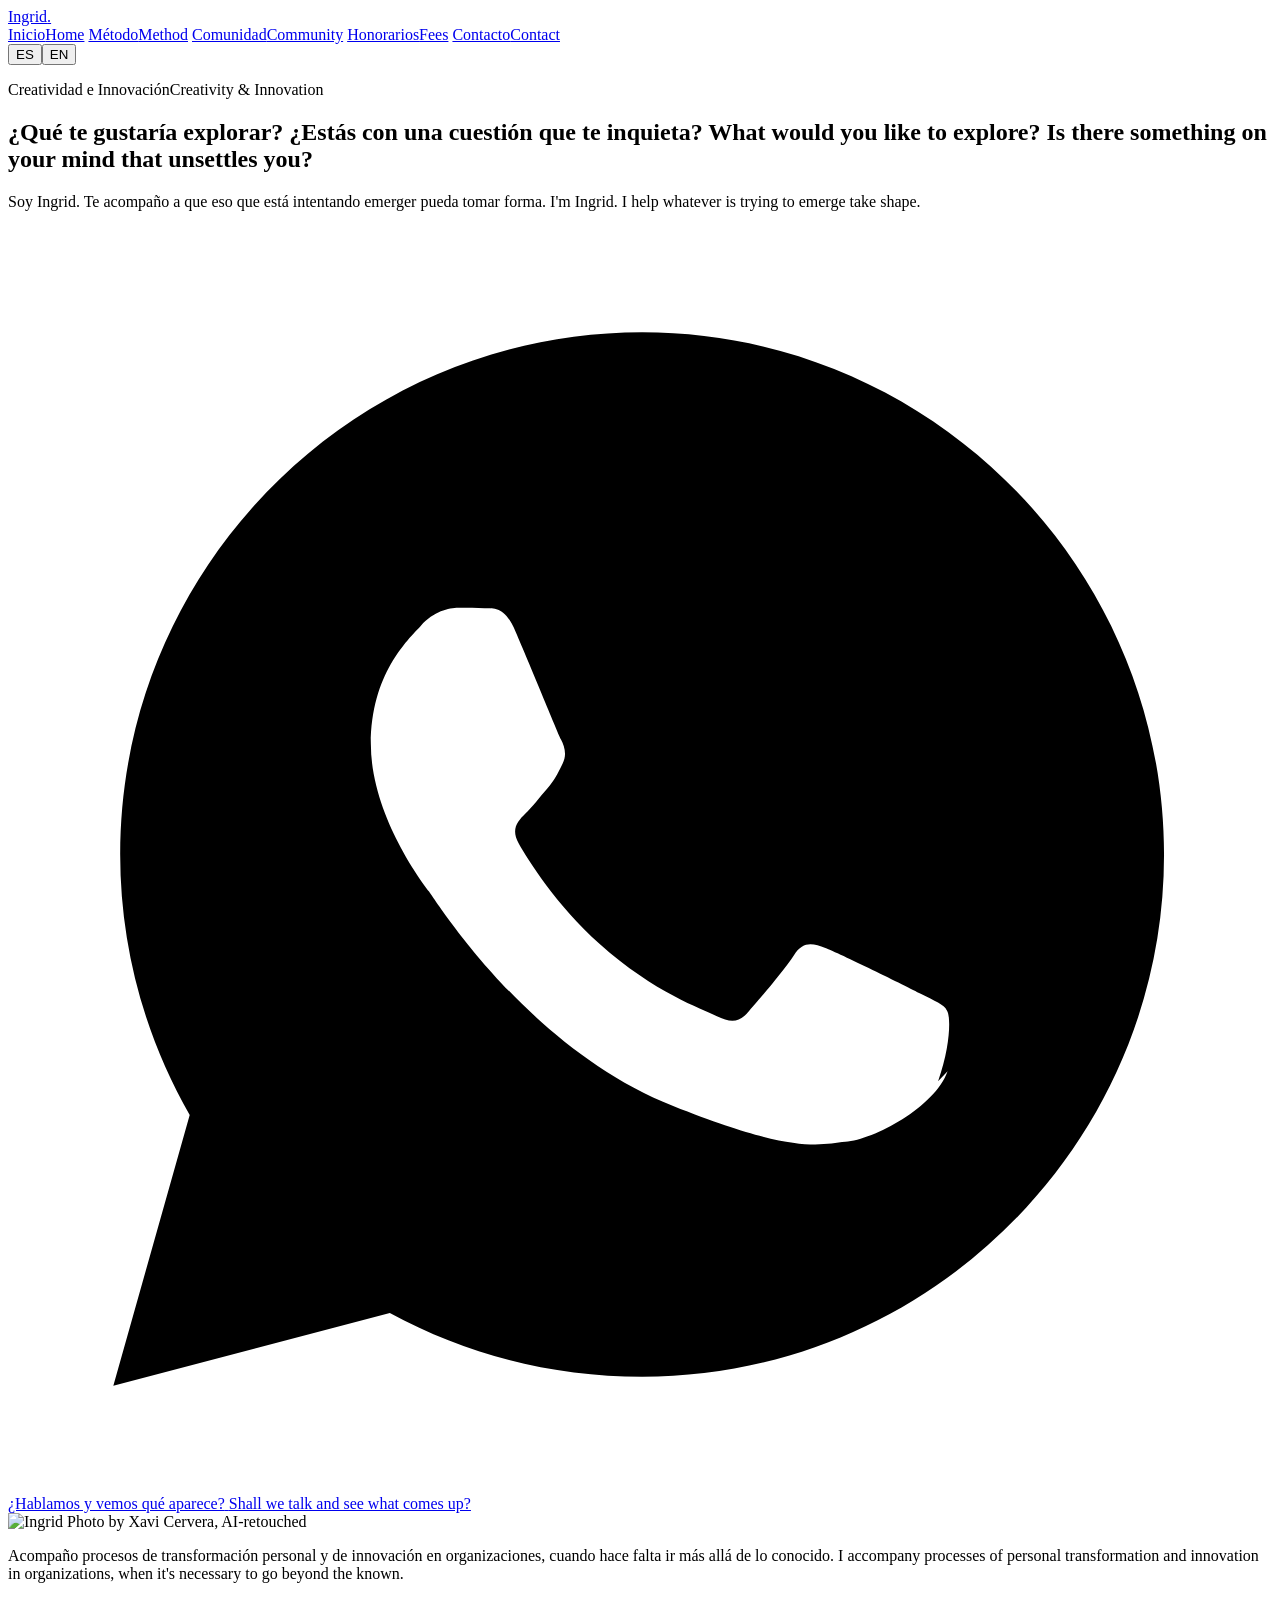
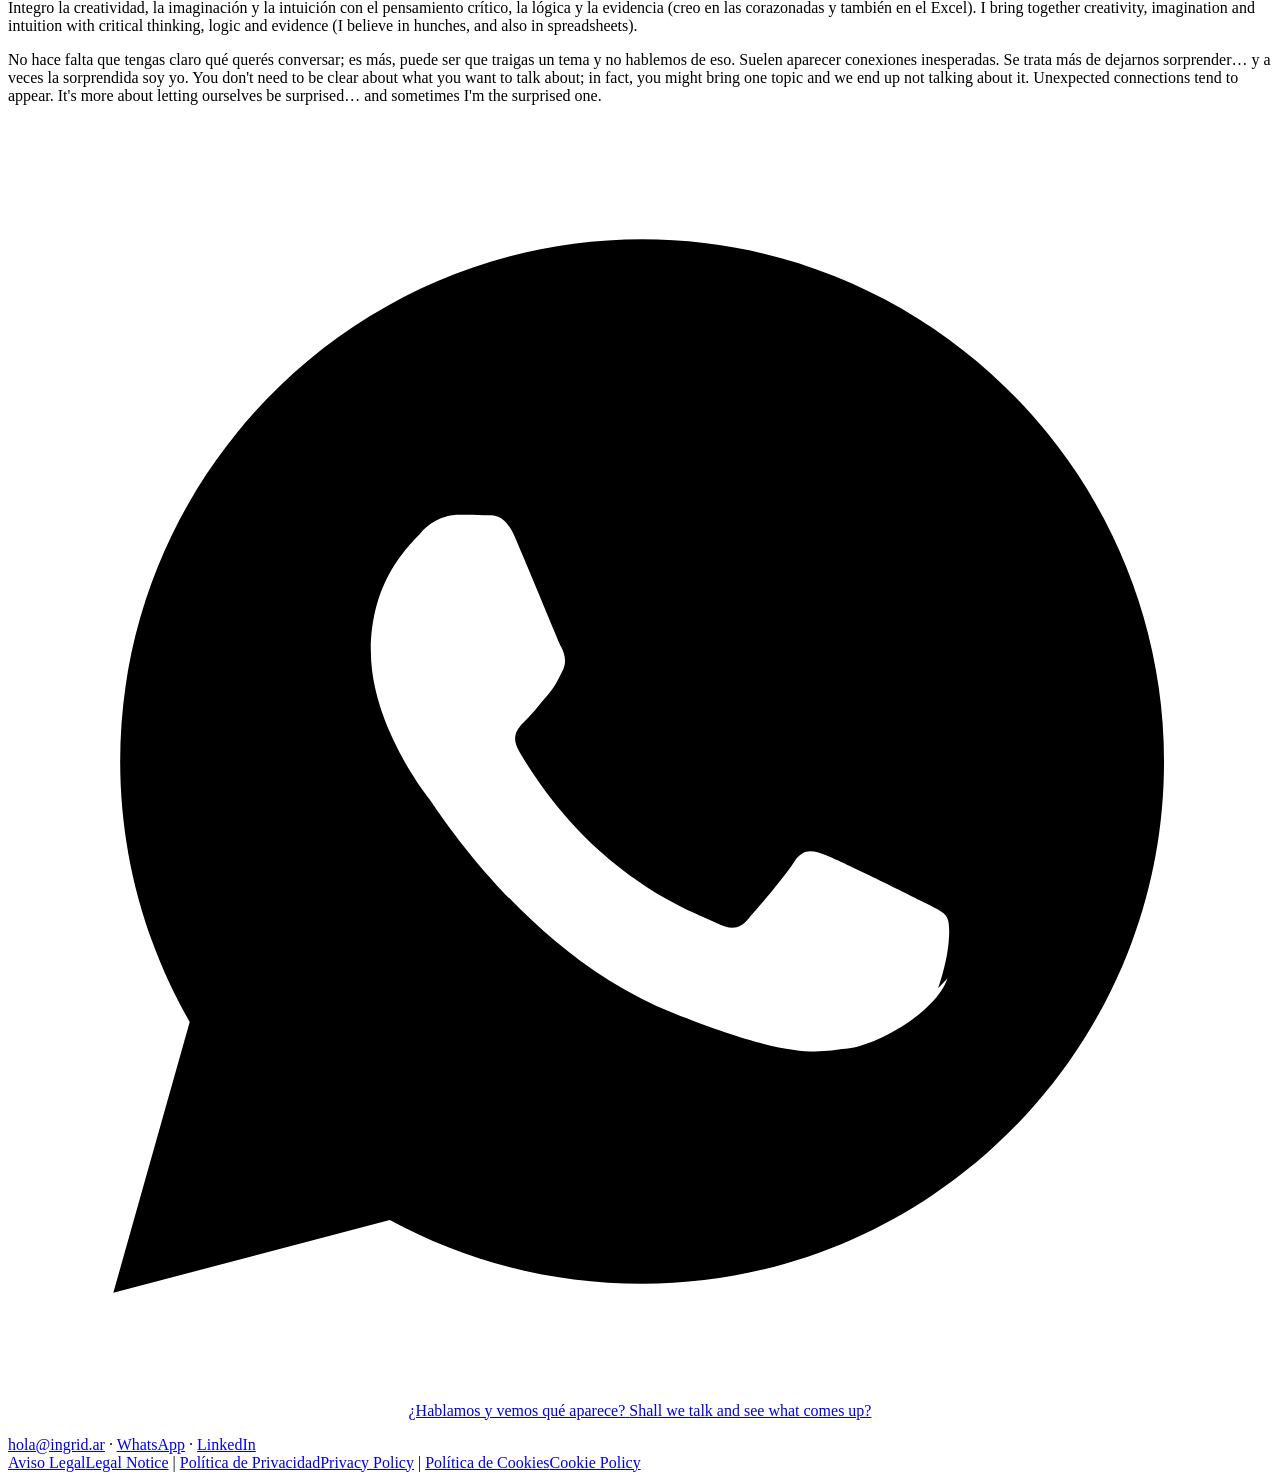
==== index.html @ 6546e0f8 "Importar index.html publicado en ingrid.ar" ====
<!DOCTYPE html>
<html lang="es">
<head>
<meta charset="utf-8">
<meta name="viewport" content="width=device-width, initial-scale=1">
<title>Ingrid · Creatividad e Innovación</title>
<meta name="description" content="Acompaño a personas y empresas para que descubran nuevas formas de pensar, decidir y actuar.">
<meta property="og:type" content="website">
<meta property="og:site_name" content="Ingrid">
<meta property="og:title" content="Ingrid · Creatividad e Innovación">
<meta property="og:description" content="Acompaño a personas y empresas para que descubran nuevas formas de pensar, decidir y actuar.">
<meta property="og:url" content="https://ingrid.ar/">
<meta property="og:image" content="https://ingrid.ar/assets/og.jpg">
<meta property="og:image:width" content="1200">
<meta property="og:image:height" content="630">
<meta name="twitter:card" content="summary_large_image">

<link rel="preconnect" href="https://fonts.googleapis.com">
<link rel="preconnect" href="https://fonts.gstatic.com" crossorigin>
<link href="https://fonts.googleapis.com/css2?family=Fraunces:opsz,wght@9..144,400;9..144,500;9..144,600&family=Inter:wght@400;500;600&display=swap" rel="stylesheet">
<link rel="stylesheet" href="styles.css">
</head>
<body>
<header>
  <nav class="nav">
    <a class='brand' href='/'>Ingrid<span>.</span></a>
    <div class="nav-links">
      <a class='active' href='/'><span class="es">Inicio</span><span class="en">Home</span></a>
      <a href='/metodo'><span class="es">Método</span><span class="en">Method</span></a>
      <a href='/comunidad'><span class="es">Comunidad</span><span class="en">Community</span></a>
      <a href='/honorarios'><span class="es">Honorarios</span><span class="en">Fees</span></a>
      <a href='/contacto'><span class="es">Contacto</span><span class="en">Contact</span></a>
      <div class="lang-toggle">
        <button data-lang="es">ES</button><button data-lang="en">EN</button>
      </div>
    </div>
  </nav>
</header>

<section class="hero">
  <div class="hero-text">
    <p class="eyebrow"><span class="es">Creatividad e Innovación</span><span class="en">Creativity &amp; Innovation</span></p>
    <h1>
      <span class="es">¿Qué te gustaría explorar? ¿Estás con una cuestión que te inquieta?</span>
      <span class="en">What would you like to explore? Is there something on your mind that unsettles you?</span>
    </h1>
    <p class="lead">
      <span class="es">Soy Ingrid. Te acompaño a que eso que está intentando emerger pueda tomar forma.</span>
      <span class="en">I'm Ingrid. I help whatever is trying to emerge take shape.</span>
    </p>
    <a class="btn js-wa-link" href="https://wa.me/34673626550" target="_blank" rel="noopener">
      <svg viewBox="0 0 24 24"><path d="M12.04 2C6.58 2 2.13 6.45 2.13 11.91c0 1.75.46 3.45 1.32 4.95L2 22l5.25-1.38c1.45.79 3.08 1.21 4.79 1.21 5.46 0 9.91-4.45 9.91-9.91C21.95 6.45 17.5 2 12.04 2zm5.8 14.03c-.24.68-1.4 1.3-1.94 1.34-.5.05-.97.24-3.27-.68-2.76-1.09-4.5-3.9-4.64-4.08-.14-.18-1.1-1.46-1.1-2.79 0-1.33.7-1.98.95-2.25.24-.27.53-.34.71-.34.18 0 .35 0 .5.01.16.01.38-.06.59.45.24.55.79 1.9.86 2.04.07.14.12.3.02.48-.09.18-.14.29-.28.45-.14.16-.29.36-.42.48-.14.14-.28.29-.12.57.16.28.71 1.17 1.53 1.9 1.05.94 1.94 1.23 2.22 1.37.28.14.44.12.6-.07.16-.18.69-.8.87-1.08.18-.28.36-.23.6-.14.24.09 1.55.73 1.81.87.27.14.44.2.5.32.07.11.07.66-.17 1.34z"/></svg>
      <span class="es">¿Hablamos y vemos qué aparece?</span>
      <span class="en">Shall we talk and see what comes up?</span>
    </a>
  </div>
  <div class="hero-photo">
    <img src="assets/ingrid.jpg" alt="Ingrid">
    <span class="photo-credit">Photo by Xavi Cervera, AI-retouched</span>
  </div>
</section>

<main>
  <section class="block">
    <p>
      <span class="es">Acompaño procesos de transformación personal y de innovación en organizaciones, cuando hace falta ir más allá de lo conocido.</span>
      <span class="en">I accompany processes of personal transformation and innovation in organizations, when it's necessary to go beyond the known.</span>
    </p>
    <p>
      <span class="es">Integro la creatividad, la imaginación y la intuición con el pensamiento crítico, la lógica y la evidencia (creo en las corazonadas y también en el Excel).</span>
      <span class="en">I bring together creativity, imagination and intuition with critical thinking, logic and evidence (I believe in hunches, and also in spreadsheets).</span>
    </p>
    <p>
      <span class="es">No hace falta que tengas claro qué querés conversar; es más, puede ser que traigas un tema y no hablemos de eso. Suelen aparecer conexiones inesperadas. Se trata más de dejarnos sorprender… y a veces la sorprendida soy yo.</span>
      <span class="en">You don't need to be clear about what you want to talk about; in fact, you might bring one topic and we end up not talking about it. Unexpected connections tend to appear. It's more about letting ourselves be surprised… and sometimes I'm the surprised one.</span>
    </p>
    <p style="margin-top:1.8rem;text-align:center;">
      <a class="btn js-wa-link" href="https://wa.me/34673626550" target="_blank" rel="noopener">
        <svg viewBox="0 0 24 24"><path d="M12.04 2C6.58 2 2.13 6.45 2.13 11.91c0 1.75.46 3.45 1.32 4.95L2 22l5.25-1.38c1.45.79 3.08 1.21 4.79 1.21 5.46 0 9.91-4.45 9.91-9.91C21.95 6.45 17.5 2 12.04 2zm5.8 14.03c-.24.68-1.4 1.3-1.94 1.34-.5.05-.97.24-3.27-.68-2.76-1.09-4.5-3.9-4.64-4.08-.14-.18-1.1-1.46-1.1-2.79 0-1.33.7-1.98.95-2.25.24-.27.53-.34.71-.34.18 0 .35 0 .5.01.16.01.38-.06.59.45.24.55.79 1.9.86 2.04.07.14.12.3.02.48-.09.18-.14.29-.28.45-.14.16-.29.36-.42.48-.14.14-.28.29-.12.57.16.28.71 1.17 1.53 1.9 1.05.94 1.94 1.23 2.22 1.37.28.14.44.12.6-.07.16-.18.69-.8.87-1.08.18-.28.36-.23.6-.14.24.09 1.55.73 1.81.87.27.14.44.2.5.32.07.11.07.66-.17 1.34z"/></svg>
        <span class="es">¿Hablamos y vemos qué aparece?</span>
        <span class="en">Shall we talk and see what comes up?</span>
      </a>
    </p>
  </section>
</main>

<footer>
  <div class="foot-line">
    <a href="mailto:hola@ingrid.ar">hola@ingrid.ar</a>
    <span class="sep">·</span>
    <a class="js-wa-link" href="https://wa.me/34673626550" target="_blank" rel="noopener">WhatsApp</a>
    <span class="sep">·</span>
    <a href="https://www.linkedin.com/in/ingridastiz/" target="_blank" rel="noopener">LinkedIn</a>
  </div>
  <div class="foot-line foot-legal">
    <a href='/aviso-legal'><span class="es">Aviso Legal</span><span class="en">Legal Notice</span></a>
    <span class="sep">|</span>
    <a href='/privacidad'><span class="es">Política de Privacidad</span><span class="en">Privacy Policy</span></a>
    <span class="sep">|</span>
    <a href='/cookies'><span class="es">Política de Cookies</span><span class="en">Cookie Policy</span></a>
  </div>
</footer>

<script src="script.js"></script>
</body>
</html>
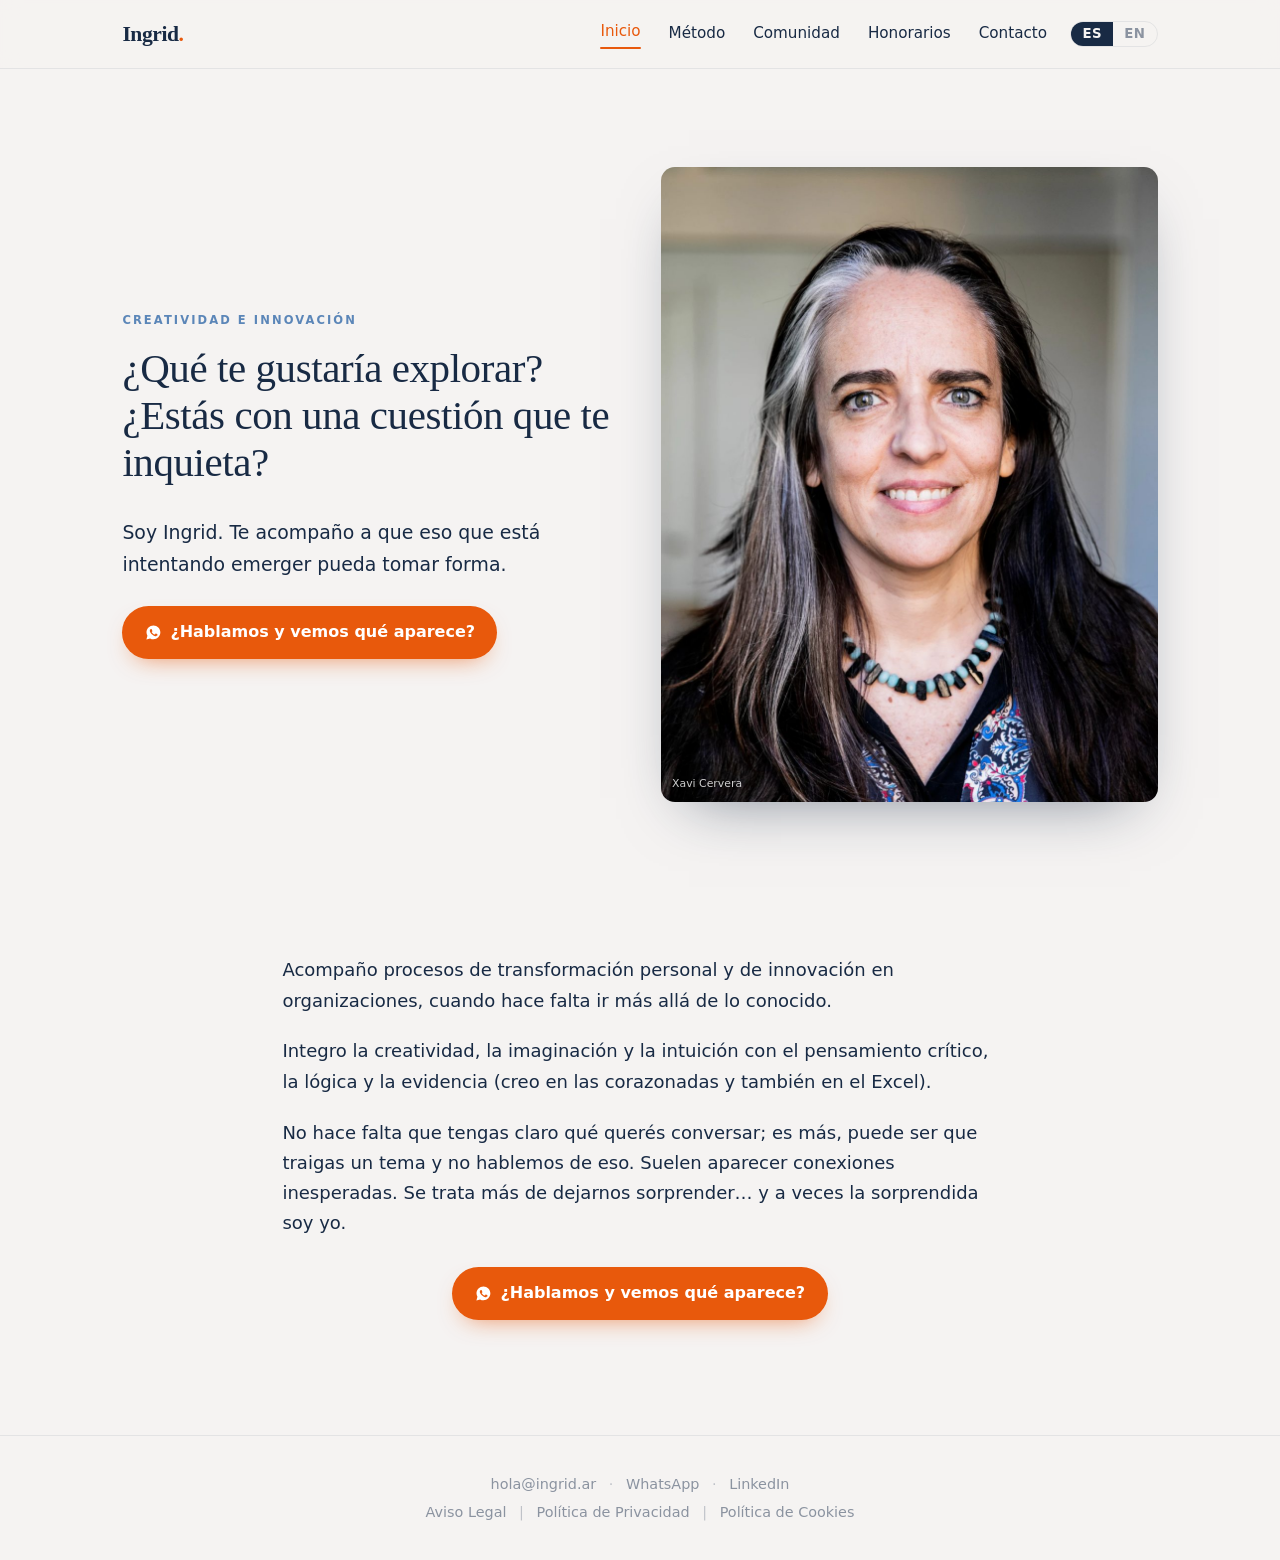
==== commit 14f63354: "Nueva foto de la home con credito Xavi Cervera Reemplaza el retrato por la foto de Xavi Cervera (100" ====
--- a/index.html
+++ b/index.html
@@ -56,7 +56,7 @@
   </div>
   <div class="hero-photo">
     <img src="assets/ingrid.jpg" alt="Ingrid">
-    <span class="photo-credit">Photo by Xavi Cervera, AI-retouched</span>
+    <span class="photo-credit">Xavi Cervera</span>
   </div>
 </section>
 
--- a/styles.css
+++ b/styles.css
@@ -0,0 +1,235 @@
+/* ===========================================================
+   Ingrid · Sesiones creativas
+   Paleta: azules + único acento naranja
+   =========================================================== */
+:root{
+  --bg:#F5F3F2;
+  --dark:#182A44;
+  --blue:#5B86B8;
+  --neutral:#8B93A0;
+  --accent:#E8590C;
+  --dark-soft:rgba(24,42,68,.08);
+  --maxw:760px;
+}
+
+*{box-sizing:border-box;}
+html{scroll-behavior:smooth;}
+body{
+  margin:0;
+  background:var(--bg);
+  color:var(--dark);
+  font-family:"Inter",system-ui,-apple-system,Segoe UI,Roboto,sans-serif;
+  font-size:18px;
+  line-height:1.68;
+  -webkit-font-smoothing:antialiased;
+}
+
+/* --------- Tipografía --------- */
+h1,h2,h3{
+  font-family:"Fraunces","Georgia",serif;
+  font-weight:500;
+  line-height:1.15;
+  color:var(--dark);
+  letter-spacing:-.01em;
+}
+h1{font-size:clamp(2rem,5vw,3.15rem);margin:0 0 .6em;}
+h2{font-size:clamp(1.5rem,3.4vw,2.15rem);margin:0 0 .5em;}
+p{margin:0 0 1.15em;}
+a{color:var(--blue);text-decoration:none;}
+a:hover{color:var(--accent);}
+.muted{color:var(--neutral);}
+strong{font-weight:600;}
+
+/* --------- Header / Nav --------- */
+header{
+  position:sticky;top:0;z-index:50;
+  background:rgba(245,243,242,.86);
+  backdrop-filter:saturate(150%) blur(10px);
+  border-bottom:1px solid var(--dark-soft);
+}
+.nav{
+  max-width:1080px;margin:0 auto;
+  display:flex;align-items:center;gap:1rem;
+  padding:.85rem 1.4rem;
+  flex-wrap:wrap;
+}
+.brand{
+  font-family:"Fraunces",serif;font-size:1.35rem;font-weight:600;
+  color:var(--dark);letter-spacing:-.02em;white-space:nowrap;
+}
+.brand span{color:var(--accent);}
+.nav-links{
+  display:flex;gap:.35rem;flex-wrap:wrap;align-items:center;
+  margin-left:auto;
+}
+.nav-links a{
+  color:var(--dark);font-size:.95rem;font-weight:500;
+  padding:.35rem .7rem;border-radius:999px;
+  transition:background .2s,color .2s;
+}
+.nav-links a:hover{color:var(--accent);}
+.nav-links a.active{color:var(--accent);}
+.nav-links a.active::after{
+  content:"";display:block;height:2px;border-radius:2px;
+  background:var(--accent);margin-top:2px;
+}
+/* language toggle */
+.lang-toggle{
+  display:inline-flex;border:1px solid var(--dark-soft);
+  border-radius:999px;overflow:hidden;margin-left:.4rem;
+  font-size:.82rem;
+}
+.lang-toggle button{
+  border:0;background:transparent;cursor:pointer;
+  padding:.3rem .7rem;color:var(--neutral);font-weight:600;
+  font-family:inherit;letter-spacing:.03em;
+}
+.lang-toggle button.on{background:var(--dark);color:var(--bg);}
+
+/* --------- Layout --------- */
+main{max-width:var(--maxw);margin:0 auto;padding:3.4rem 1.4rem 2rem;}
+.wide{max-width:1080px;}
+section.block{margin-bottom:2.2rem;}
+.eyebrow{
+  text-transform:uppercase;letter-spacing:.18em;font-size:.72rem;
+  font-weight:600;color:var(--blue);margin:0 0 1rem;
+}
+
+/* --------- Home hero --------- */
+/* Escritorio: todo el hero entra en la primera vista, sin scroll.
+   Dos columnas dentro del mismo contenedor de 1080px que el resto del
+   sitio: texto a la izquierda (centrado verticalmente), foto a la
+   derecha, en una tarjeta con esquinas redondeadas y sombra suave —
+   NO pegada al borde de la pantalla. */
+.hero{
+  display:grid;
+  grid-template-columns:1fr auto;
+  column-gap:3rem;
+  max-width:1080px;margin:0 auto;padding:1.2rem 1.4rem;
+  height:calc(100dvh - 68px);
+}
+.hero-text{
+  display:flex;flex-direction:column;justify-content:center;min-width:0;
+}
+.hero-text .eyebrow{margin-bottom:.9rem;}
+.hero-text h1{font-size:clamp(1.7rem,3.2vw,2.6rem);}
+.hero-text .lead{font-size:1.18rem;margin:.4rem 0 0;}
+.hero-text .btn{align-self:flex-start;margin-top:1.6rem;}
+.hero-photo{
+  /* La caja toma la proporcion de la foto (1000x1278) para no recortar los costados */
+  position:relative;aspect-ratio:1000/1278;
+  height:100%;width:auto;
+  max-height:calc(min(100vw,1080px)*.46/(1000/1278)); /* que no pase del ~46% del ancho */
+  align-self:center;min-height:0;min-width:0;
+  border-radius:14px;overflow:hidden;
+  box-shadow:0 24px 60px -28px rgba(24,42,68,.55);
+}
+.hero-photo img{
+  width:100%;height:100%;object-fit:cover;object-position:50% 20%;
+  display:block;
+}
+.photo-credit{
+  position:absolute;left:.7rem;bottom:.6rem;
+  font-family:"Inter",system-ui,sans-serif;font-size:.68rem;
+  color:rgba(255,255,255,.8);text-shadow:0 1px 3px rgba(0,0,0,.5);
+}
+
+/* --------- Botones --------- */
+.btn{
+  display:inline-flex;align-items:center;gap:.55rem;
+  background:var(--accent);color:#fff;
+  padding:.8rem 1.4rem;border-radius:999px;
+  font-weight:600;font-size:1rem;
+  transition:transform .15s,box-shadow .2s,background .2s;
+  box-shadow:0 10px 24px -12px rgba(232,89,12,.7);
+}
+.btn:hover{color:#fff;background:#cf4f0a;transform:translateY(-2px);}
+.btn svg{width:1.05em;height:1.05em;fill:currentColor;}
+.btn-outline{
+  background:transparent;color:var(--dark);
+  border:1.5px solid var(--dark);box-shadow:none;
+}
+.btn-outline:hover{background:var(--dark);color:var(--bg);}
+.btn-outline svg{fill:currentColor;}
+
+/* --------- Notas / avisos --------- */
+.note{
+  border-left:3px solid var(--blue);
+  background:rgba(91,134,184,.07);
+  padding:.9rem 1.15rem;border-radius:0 10px 10px 0;
+  font-size:.98rem;color:var(--dark);margin:1.4rem 0;
+}
+.callout{
+  background:#fff;border:1px solid var(--dark-soft);
+  border-radius:14px;padding:1.6rem 1.5rem;margin:1.6rem 0;
+}
+/* formas de pago */
+.pay{
+  margin:1.2rem 0 0;padding-top:1rem;
+  border-top:1px solid var(--dark-soft);
+  color:var(--neutral);font-size:.95rem;line-height:1.7;
+}
+.pay-label{
+  display:block;color:var(--dark);font-weight:600;
+  font-size:.8rem;text-transform:uppercase;letter-spacing:.1em;
+  margin-bottom:.35rem;
+}
+
+ul.clean{list-style:none;padding:0;margin:0 0 1.15em;}
+ul.clean li{
+  position:relative;padding-left:1.4rem;margin-bottom:.5rem;
+}
+ul.clean li::before{
+  content:"";position:absolute;left:0;top:.62em;
+  width:7px;height:7px;border-radius:50%;background:var(--accent);
+}
+
+/* --------- Footer --------- */
+footer{
+  border-top:1px solid var(--dark-soft);
+  margin-top:3rem;padding:2rem 1.4rem;
+  text-align:center;color:var(--neutral);font-size:.9rem;
+}
+footer a{color:var(--neutral);font-weight:400;text-decoration:none;}
+footer a:hover{color:var(--accent);}
+footer .sep{margin:0 .5rem;opacity:.5;}
+/* las tres líneas del pie, todas iguales */
+.foot-line{margin:.3rem 0;line-height:1.6;font-size:.9rem;font-weight:400;}
+
+/* --------- Páginas legales --------- */
+.legal{font-size:1rem;color:#2b3a52;}
+.legal h1{margin-bottom:.8rem;}
+.legal h2{font-size:1.3rem;margin:2rem 0 .5rem;}
+.legal p{margin:0 0 1em;}
+
+/* --------- Idiomas --------- */
+.en{display:none;}
+body.lang-en .es{display:none;}
+body.lang-en .en{display:block;}
+body.lang-en span.en{display:inline;}
+span.en{display:none;}
+
+/* --------- Responsive --------- */
+@media(max-width:820px){
+  /* Móvil: se apilan. Orden: etiqueta → titular → foto → subtítulo → botón.
+     Acá sí se permite scroll. */
+  .hero{
+    display:flex;flex-direction:column;
+    row-gap:1.1rem;
+    height:auto;
+    padding:1.5rem 1.4rem 1rem;
+  }
+  .hero-text{display:contents;}
+  .hero-text .eyebrow{order:1;}
+  .hero-text h1{font-size:2rem;order:2;}
+  .hero-text .lead{margin:0;order:4;}
+  .hero-text .btn{justify-content:center;width:100%;margin-top:.4rem;order:5;align-self:stretch;}
+  .hero-photo{order:3;height:48vh;width:100%;max-height:none;aspect-ratio:auto;}
+  .hero-photo img{object-position:50% 20%;}
+  body{font-size:17px;}
+}
+@media(max-width:560px){
+  .nav{padding:.7rem 1rem;}
+  .nav-links{width:100%;margin-left:0;justify-content:flex-start;}
+  .brand{width:100%;}
+}
